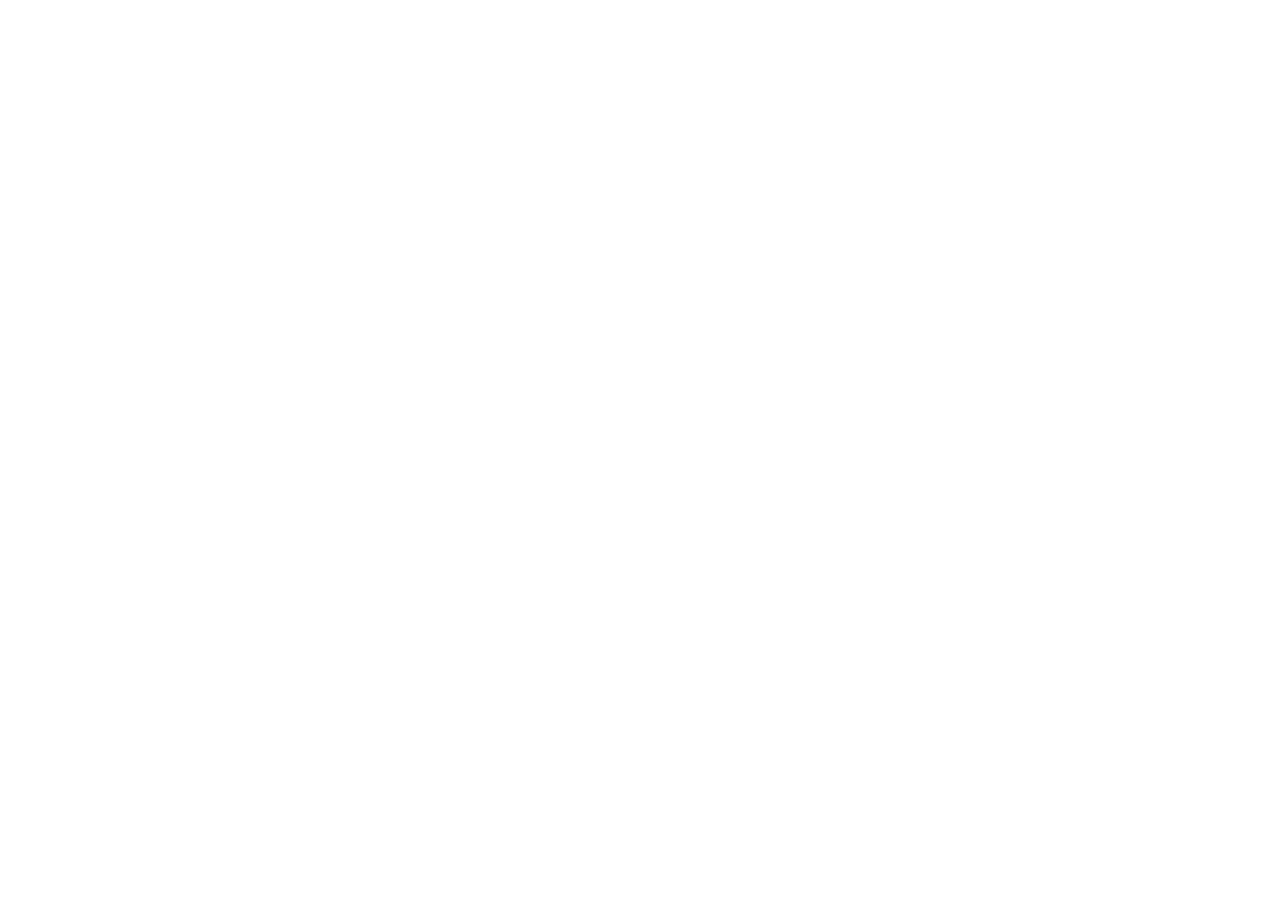
==== index.html @ e7374570 "initial" ====
<!DOCTYPE html>
<html>
<head>
    <meta charset="utf-8" />
    <meta http-equiv="X-UA-Compatible" content="IE=edge">
    <title>Page Title</title>
    <meta name="viewport" content="width=device-width, initial-scale=1">
    <link rel="stylesheet" type="text/css" media="screen" href="main.css" />
    <script src="main.js"></script>
</head>
<body>
    
</body>
</html>
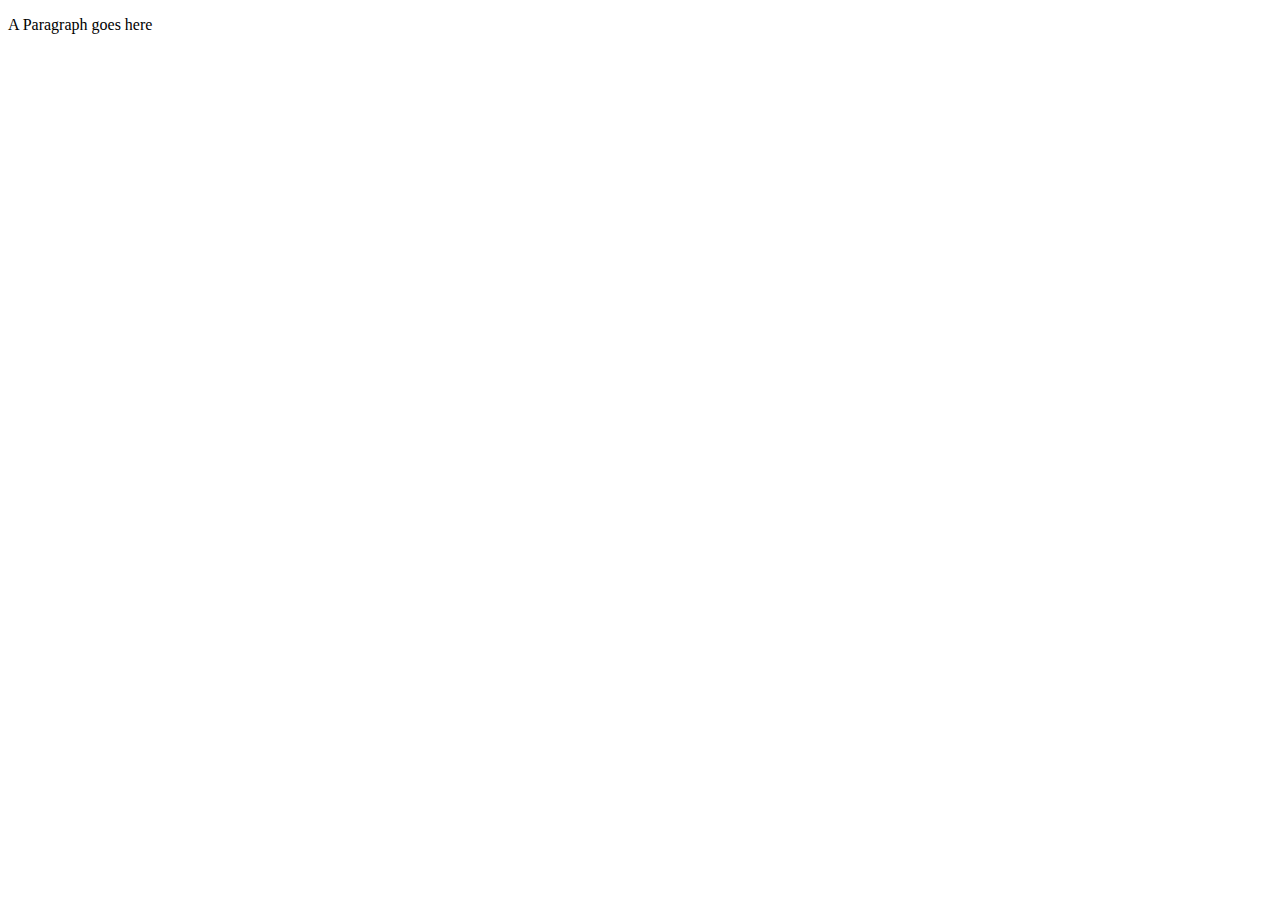
==== commit 28670a13: "Initial: Part 2" ====
--- a/index.html
+++ b/index.html
@@ -9,6 +9,6 @@
     <script src="main.js"></script>
 </head>
 <body>
-    
+    <p>A Paragraph goes here</p>
 </body>
 </html>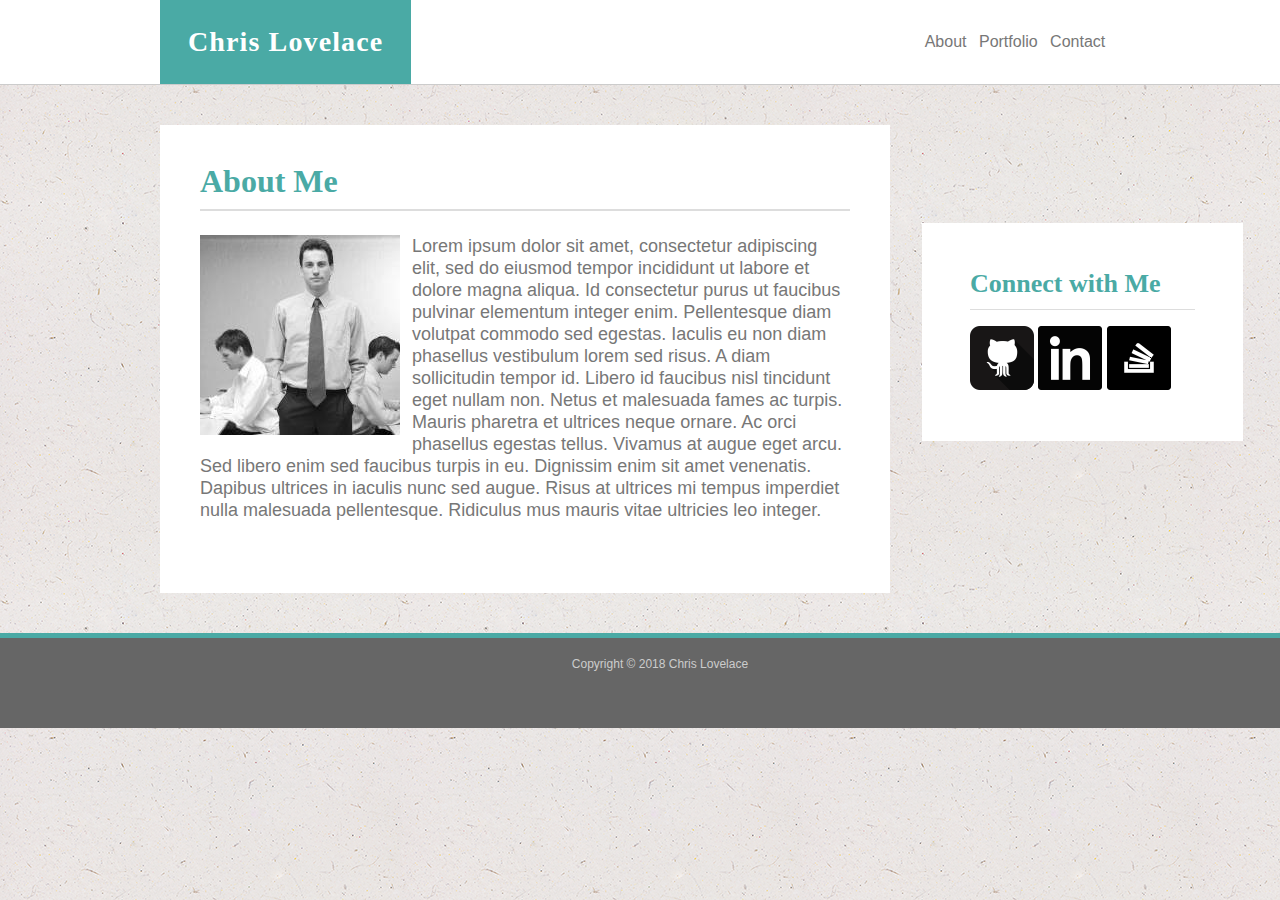
==== commit 764d2926: "portfolio upload" ====
--- a/index.html
+++ b/index.html
@@ -3,12 +3,57 @@
 <head>
     <meta charset="utf-8" />
     <meta http-equiv="X-UA-Compatible" content="IE=edge">
-    <title>Page Title</title>
+    <title>Chris Lovelace</title>
     <meta name="viewport" content="width=device-width, initial-scale=1">
-    <link rel="stylesheet" type="text/css" media="screen" href="main.css" />
-    <script src="main.js"></script>
+    <link rel="stylesheet" href="./assets/css/reset.css">
+	<link rel="stylesheet" href="./assets/css/style.css">
 </head>
 <body>
-    <p>A Paragraph goes here</p>
+<!-- Start Header bar -->
+    <header>
+        <div class="container">
+            <div class="name">
+                <div class="logo">Chris Lovelace</div>
+            </div>
+            <nav class="nav">
+				<ul>
+					<li><a href="index.html">About</a></li>
+					<li><a href="portfolio.html">Portfolio</a></li>
+					<li><a href="contact.html">Contact</a></li>
+				</ul>
+            </nav>
+        </div>
+    </header>
+    <!-- End Header Bar -->
+
+    <!-- About Me -->
+    <div class="content">
+        <div class="main">
+            <h1 class="pageTitle">About Me</h1>
+            <p>
+                <img class="profile" src="./assets/images/business-q-g-200-200-2.jpg" alt="Here lies Chris Lovelace RIP">
+                Lorem ipsum dolor sit amet, consectetur adipiscing elit, sed do eiusmod tempor incididunt ut labore et dolore magna aliqua. Id consectetur purus ut faucibus pulvinar elementum integer enim. Pellentesque diam volutpat commodo sed egestas. Iaculis eu non diam phasellus vestibulum lorem sed risus. A diam sollicitudin tempor id. Libero id faucibus nisl tincidunt eget nullam non. Netus et malesuada fames ac turpis. Mauris pharetra et ultrices neque ornare. Ac orci phasellus egestas tellus. Vivamus at augue eget arcu. Sed libero enim sed faucibus turpis in eu. Dignissim enim sit amet venenatis. Dapibus ultrices in iaculis nunc sed augue. Risus at ultrices mi tempus imperdiet nulla malesuada pellentesque. Ridiculus mus mauris vitae ultricies leo integer.
+            </p>
+        </div>
+    </div>
+    <!-- End About Me -->
+
+    <!-- Sidebar -->
+    <div class="sidebar">
+        <h2 class="sidebarTitle">Connect with Me</h2>
+        <ul class="buttons">
+                <li><a href="#"><img src="./assets/images/if_github2_252065.png" alt="GitHub"></a></li>
+				<li><a href="#"><img src="./assets/images/if_linkedin_246593.png" alt="LinkedIn"></a></li>
+				<li><a href="#"><img src="./assets/images/if_stackoverflow-square-social-media_764872.png" alt="Stackoverflow"></a></li>
+        </ul>
+    </div>
+    <!-- End Sidebar -->
+
+    <!-- Footer -->
+    <footer>
+        Copyright &copy; 2018 Chris Lovelace
+    </footer>
+    <!-- End Footer -->
 </body>
-</html>+</html>
+
--- a/assets/css/style.css
+++ b/assets/css/style.css
@@ -0,0 +1,188 @@
+html {
+	position: relative;
+}
+html, body {
+	font-family: Arial, 'Helvetica Neue', Helvetica, sans-serif;
+	color: #777777;
+	background: url("../images/ep_naturalwhite.png");
+}
+
+h1, h2, h3, h4, h5, h6 {
+	font-family: 'Georgia', Times, 'Times New Roman', serif;
+	color: #4aaaa5;
+}
+
+a {
+    text-decoration: none;
+    color: #777777;
+
+}
+
+h1 {
+    font-size: 32px;
+}
+
+h2 {
+    font-size: 20px;
+}
+
+header {
+    width: 100%;
+    height: auto;
+    border-bottom: 1px solid #cccccc;
+    background-color: #ffffff;
+}
+
+header .container {
+    width: 960px;
+    margin: 0 auto;
+}
+
+.name, .nav {
+    display: inline-block;
+    vertical-align: middle;
+    margin: 0;
+    margin: 0;
+}
+
+.name {
+    width: 50%;
+}
+
+.logo {
+	display: inline-block;
+	font-family: 'Georgia', Times, 'Times New Roman', serif;
+	font-weight: bold;
+	font-size: 28px;
+	letter-spacing: 0.04em;
+	background-color: #4aaaa5;
+	color: #ffffff;
+	padding: 1em;
+	width: auto;
+}
+
+.nav {
+    width: 48%;
+    text-align: right;
+    color: #777777;
+
+}
+
+.nav ul li {
+    display: inline-block;
+    padding-left: 8px;
+}
+
+.content {
+	width: 960px;
+	clear: both;
+	margin: 0 auto 90px auto;
+}
+
+.main {
+    float: left;
+    width: 650px;
+    background-color: #ffffff;
+    margin: 40px 0;
+    padding: 40px;
+}
+
+.main h1 {
+    font-size: 32px;
+	font-weight: bold;
+	padding-bottom: 12px;
+	margin-bottom: 24px;
+	border-bottom: 2px solid #dddddd;
+}
+
+.main p {
+	font-size: 18px;
+	line-height: 22px;
+	margin-bottom: 32px;
+}
+
+.profile {
+    float: left;
+    padding: 0 12px 12px 0;
+}
+
+.sidebar {
+    display: inline-block;
+    width: 225px;
+    padding: 48px;
+    margin: 48px 0 0 32px;
+    background-color: #ffffff;
+    vertical-align: top;
+}
+
+.sidebar h2 {
+    font-size: 26px;
+    font-weight: bold;
+    padding-bottom: 12px;
+    margin-bottom: 16px;
+    border-bottom: 1px solid #dddddd;
+}
+
+.sidebar ul li {
+    display: inline-block;
+    margin: 0;
+    padding: 0;
+}
+
+footer {
+    position: relative;
+    clear: both;
+    width: 100%;
+    padding: 20px;
+    background-color: #666666;
+    bottom: 0;
+    left: 0;
+    margin-top: 20px;
+    text-align: center;
+    color: #cccccc;
+    font-size: 12px;
+    border-top: 5px solid #4aaaa5;
+    height: 50px;
+    
+}
+
+.portfolioItem {
+    display: inline-block;
+    position: relative;
+    margin: 20px;
+}
+
+.contact {
+    width: 650px;
+}
+
+input, button, textarea {
+    display: block;
+    margin: 10px 0 10px 0;
+    
+}
+
+input, textarea {
+    width: 100%;
+    
+}
+
+input {
+    height: 32px;
+}
+
+textarea {
+    height: 120px;
+}
+
+button {
+    background-color: #4aaaa5;
+    color: #ffffff;
+    padding: 18px;
+    /* width: 22px; */
+}
+
+label {
+    font-size: 18px;
+    font-weight: normal
+}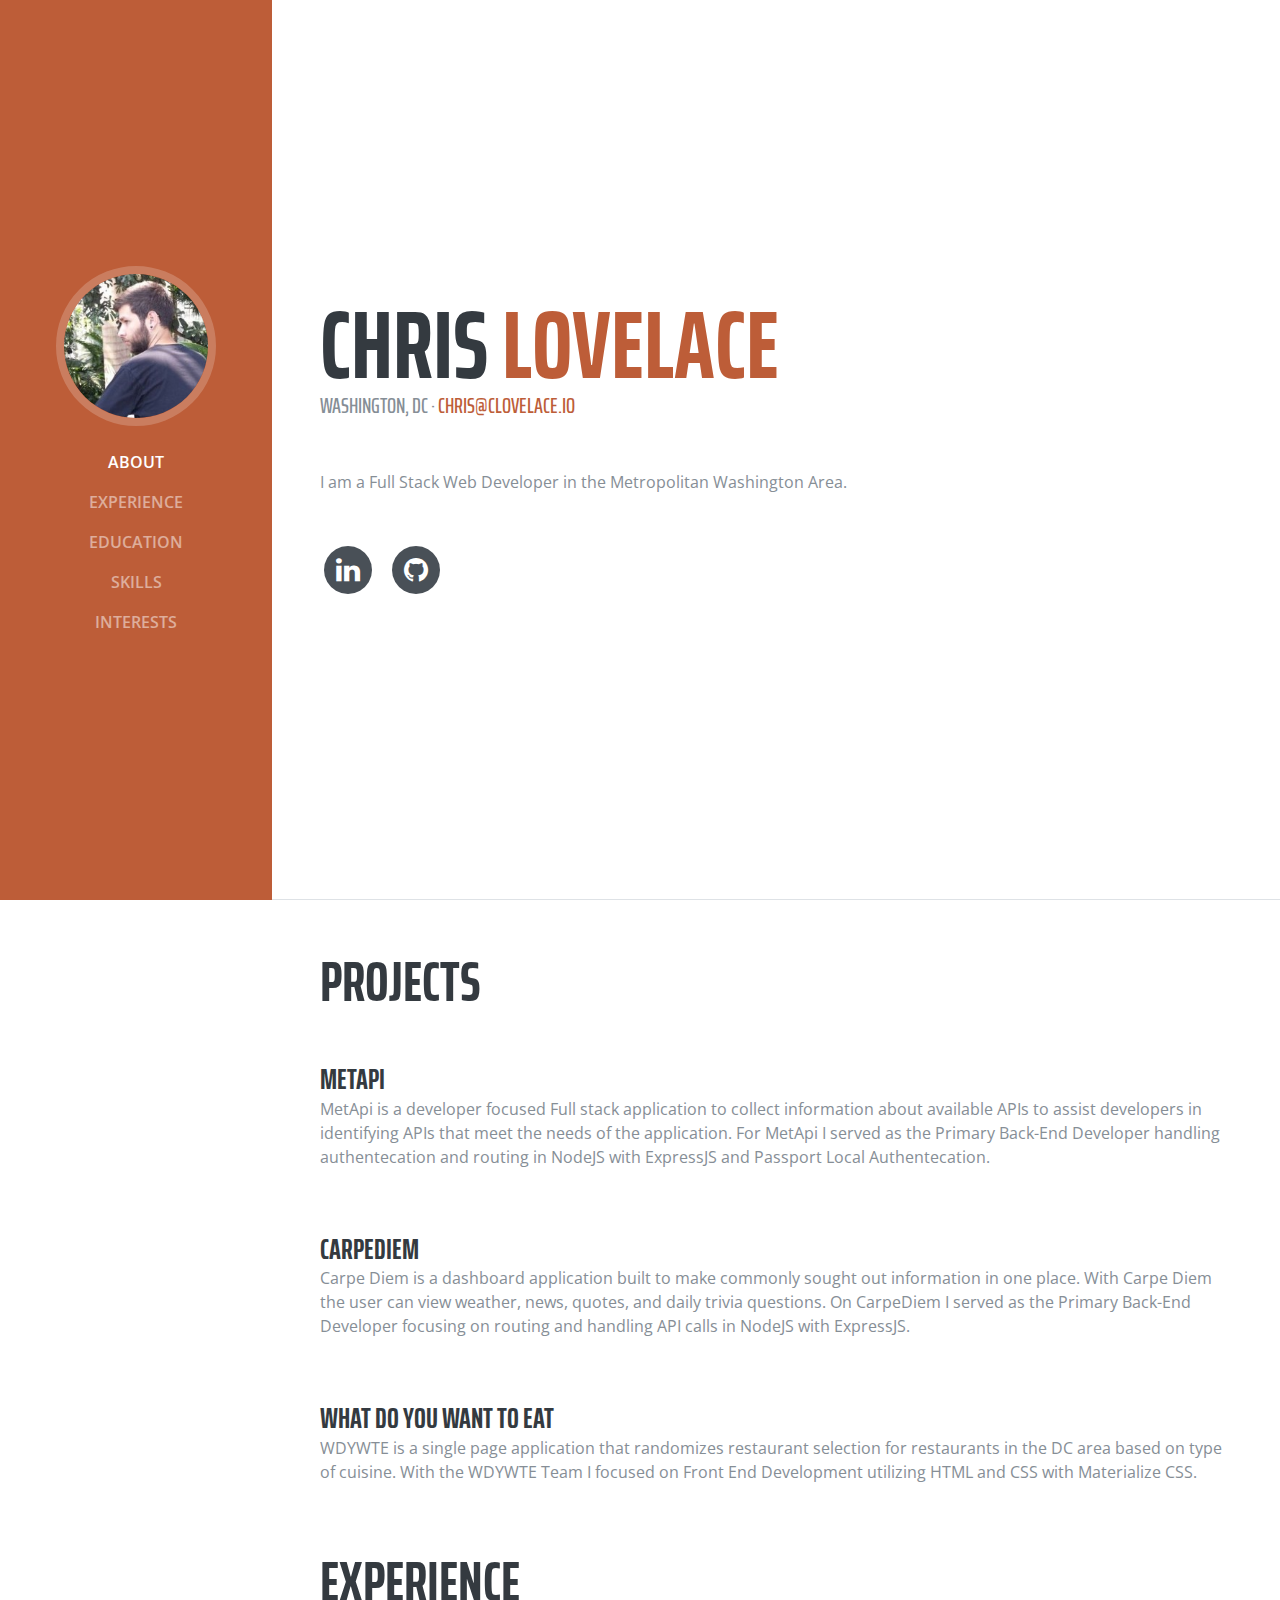
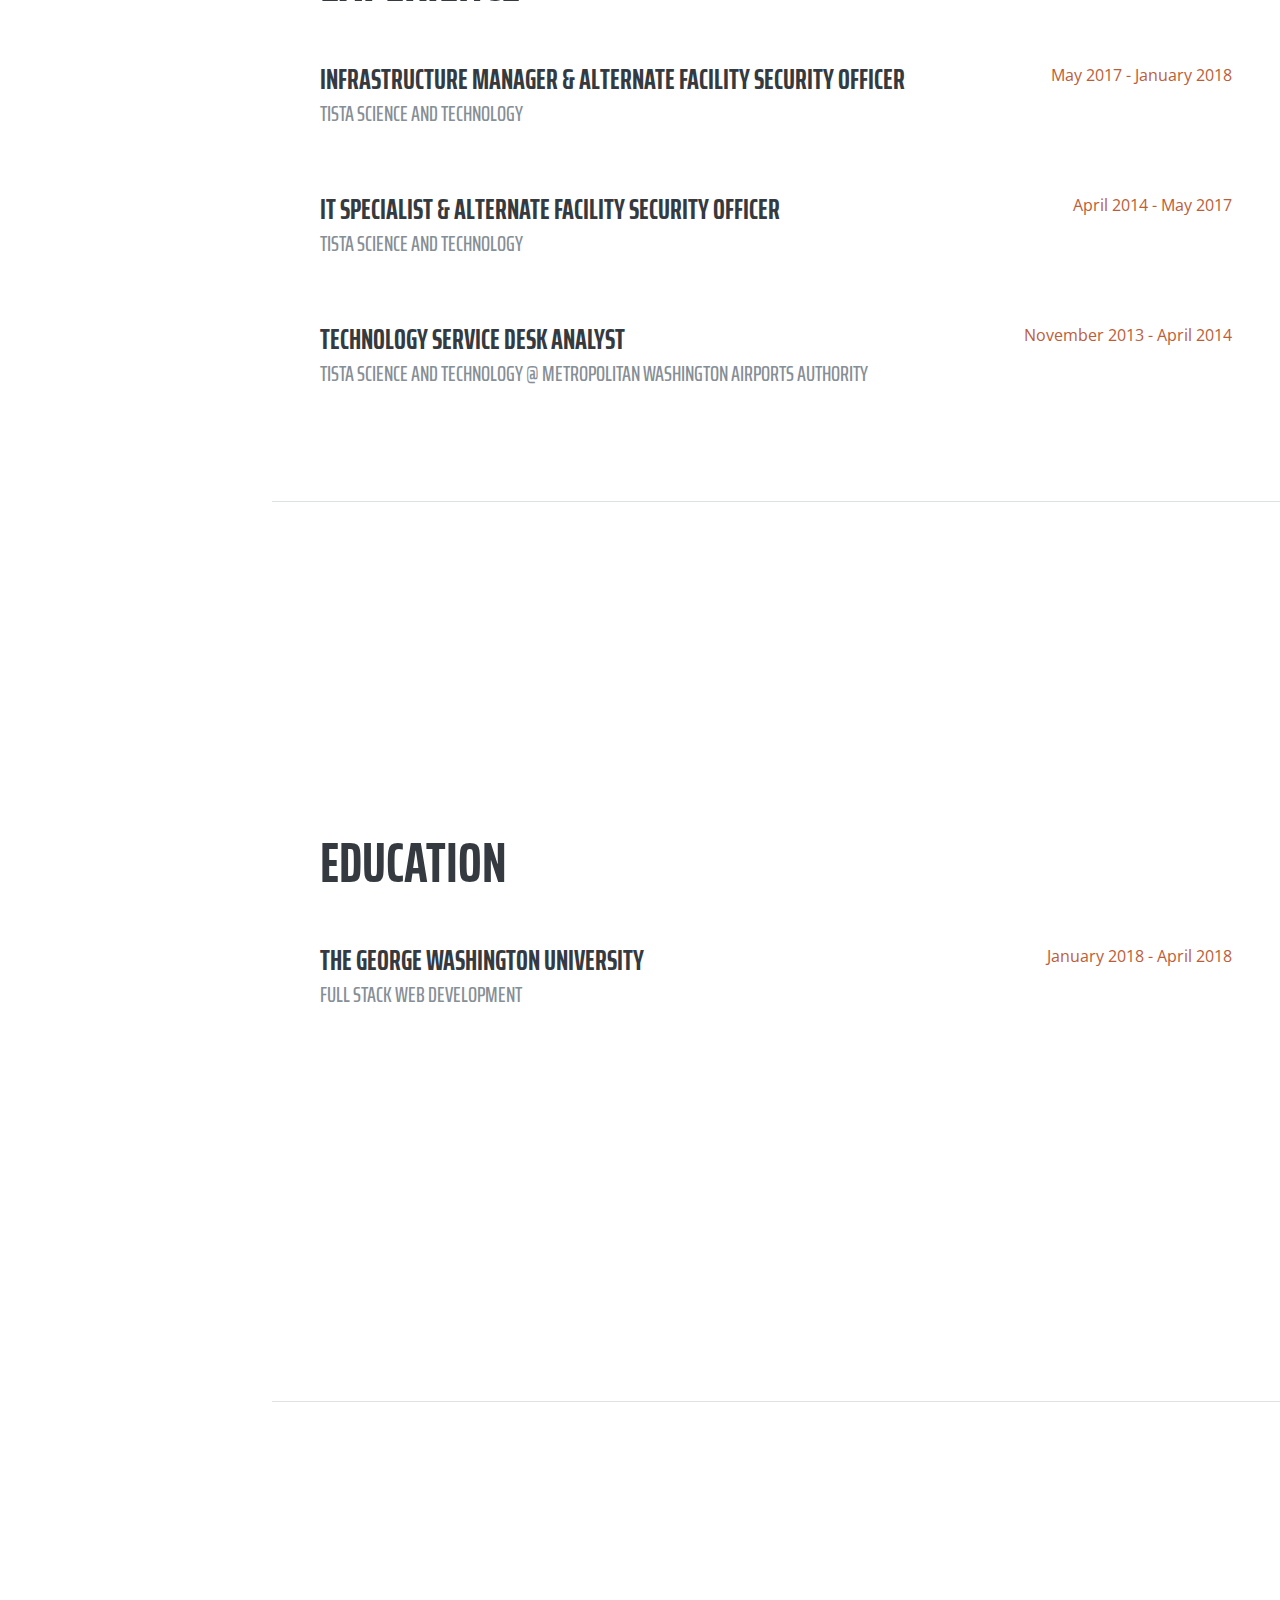
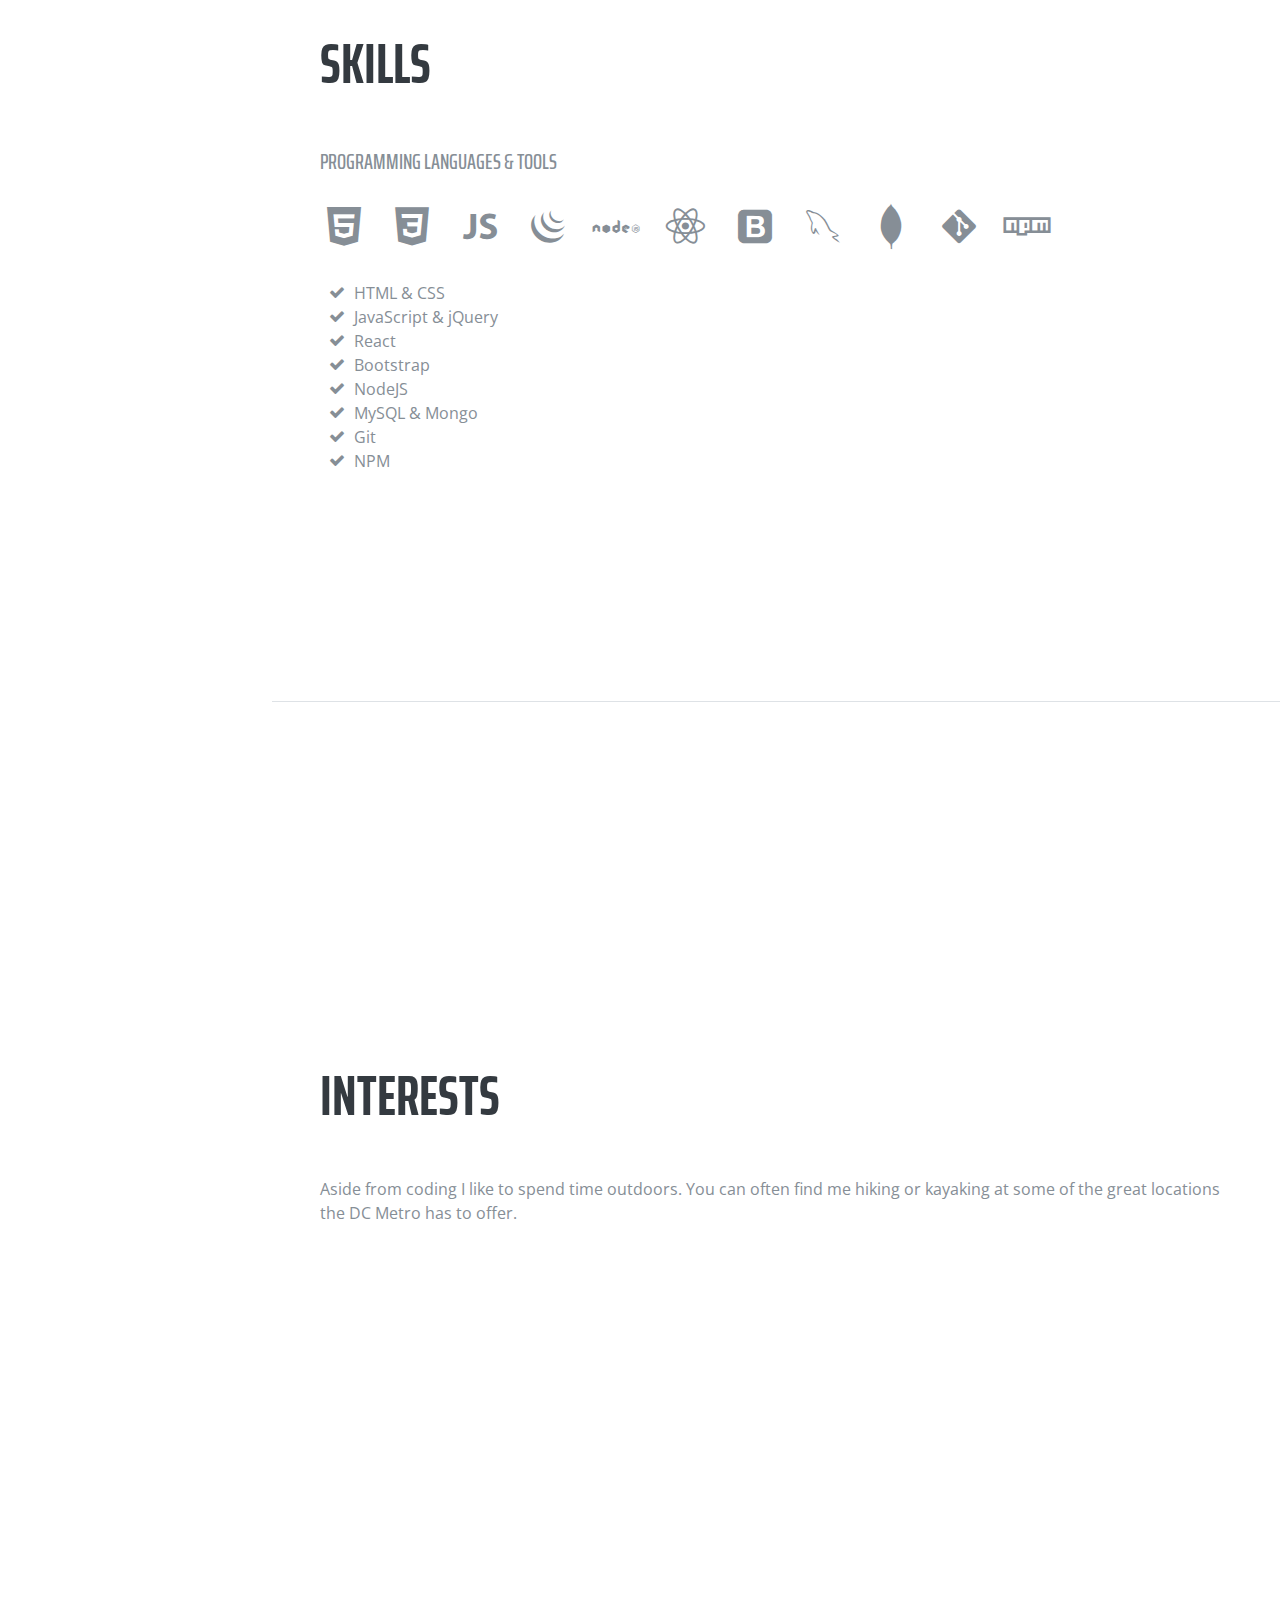
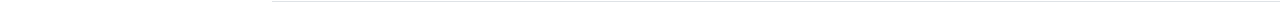
==== commit ffad00dc: "porfolio refresh" ====
--- a/index.html
+++ b/index.html
@@ -1,59 +1,311 @@
 <!DOCTYPE html>
-<html>
-<head>
-    <meta charset="utf-8" />
-    <meta http-equiv="X-UA-Compatible" content="IE=edge">
-    <title>Chris Lovelace</title>
-    <meta name="viewport" content="width=device-width, initial-scale=1">
-    <link rel="stylesheet" href="./assets/css/reset.css">
-	<link rel="stylesheet" href="./assets/css/style.css">
-</head>
-<body>
-<!-- Start Header bar -->
-    <header>
-        <div class="container">
-            <div class="name">
-                <div class="logo">Chris Lovelace</div>
-            </div>
-            <nav class="nav">
-				<ul>
-					<li><a href="index.html">About</a></li>
-					<li><a href="portfolio.html">Portfolio</a></li>
-					<li><a href="contact.html">Contact</a></li>
-				</ul>
-            </nav>
-        </div>
-    </header>
-    <!-- End Header Bar -->
-
-    <!-- About Me -->
-    <div class="content">
-        <div class="main">
-            <h1 class="pageTitle">About Me</h1>
-            <p>
-                <img class="profile" src="./assets/images/business-q-g-200-200-2.jpg" alt="Here lies Chris Lovelace RIP">
-                Lorem ipsum dolor sit amet, consectetur adipiscing elit, sed do eiusmod tempor incididunt ut labore et dolore magna aliqua. Id consectetur purus ut faucibus pulvinar elementum integer enim. Pellentesque diam volutpat commodo sed egestas. Iaculis eu non diam phasellus vestibulum lorem sed risus. A diam sollicitudin tempor id. Libero id faucibus nisl tincidunt eget nullam non. Netus et malesuada fames ac turpis. Mauris pharetra et ultrices neque ornare. Ac orci phasellus egestas tellus. Vivamus at augue eget arcu. Sed libero enim sed faucibus turpis in eu. Dignissim enim sit amet venenatis. Dapibus ultrices in iaculis nunc sed augue. Risus at ultrices mi tempus imperdiet nulla malesuada pellentesque. Ridiculus mus mauris vitae ultricies leo integer.
-            </p>
-        </div>
+<html lang="en">
+
+  <head>
+
+    <meta charset="utf-8">
+    <meta name="viewport" content="width=device-width, initial-scale=1, shrink-to-fit=no">
+    <meta name="description" content="">
+    <meta name="author" content="">
+
+    <title>Chris Lovelace- Web Developer</title>
+
+    <!-- Bootstrap core CSS -->
+    <link href="vendor/bootstrap/css/bootstrap.min.css" rel="stylesheet">
+
+    <!-- Custom fonts for this template -->
+    <link href="https://fonts.googleapis.com/css?family=Saira+Extra+Condensed:100,200,300,400,500,600,700,800,900" rel="stylesheet">
+    <link href="https://fonts.googleapis.com/css?family=Open+Sans:300,300i,400,400i,600,600i,700,700i,800,800i" rel="stylesheet">
+    <link href="vendor/font-awesome/css/font-awesome.min.css" rel="stylesheet">
+    <link href="vendor/devicons/css/devicons.min.css" rel="stylesheet">
+    <link href="vendor/simple-line-icons/css/simple-line-icons.css" rel="stylesheet">
+
+    <!-- Custom styles for this template -->
+    <link href="css/resume.min.css" rel="stylesheet">
+
+  </head>
+
+  <body id="page-top">
+
+    <nav class="navbar navbar-expand-lg navbar-dark bg-primary fixed-top" id="sideNav">
+      <a class="navbar-brand js-scroll-trigger" href="#page-top">
+        <span class="d-block d-lg-none">Start Bootstrap</span>
+        <span class="d-none d-lg-block">
+          <img class="img-fluid img-profile rounded-circle mx-auto mb-2" src="img/profile.jpg" alt="">
+        </span>
+      </a>
+      <button class="navbar-toggler" type="button" data-toggle="collapse" data-target="#navbarSupportedContent" aria-controls="navbarSupportedContent" aria-expanded="false" aria-label="Toggle navigation">
+        <span class="navbar-toggler-icon"></span>
+      </button>
+      <div class="collapse navbar-collapse" id="navbarSupportedContent">
+        <ul class="navbar-nav">
+          <li class="nav-item">
+            <a class="nav-link js-scroll-trigger" href="#about">About</a>
+          </li>
+          <li class="nav-item">
+            <a class="nav-link js-scroll-trigger" href="#experience">Experience</a>
+          </li>
+          <li class="nav-item">
+            <a class="nav-link js-scroll-trigger" href="#education">Education</a>
+          </li>
+          <li class="nav-item">
+            <a class="nav-link js-scroll-trigger" href="#skills">Skills</a>
+          </li>
+          <li class="nav-item">
+            <a class="nav-link js-scroll-trigger" href="#interests">Interests</a>
+          </li>
+          <!-- <li class="nav-item">
+            <a class="nav-link js-scroll-trigger" href="#awards">Awards</a>
+          </li> -->
+        </ul>
+      </div>
+    </nav>
+
+    <div class="container-fluid p-0">
+
+      <section class="resume-section p-3 p-lg-5 d-flex d-column" id="about">
+        <div class="my-auto">
+          <h1 class="mb-0">Chris
+            <span class="text-primary">Lovelace</span>
+          </h1>
+          <div class="subheading mb-5"> Washington, DC ·
+            <a href="mailto:name@email.com">chris@clovelace.io </a>
+          </div>
+          <p class="mb-5">I am a Full Stack Web Developer in the Metropolitan Washington Area.</p>
+          <ul class="list-inline list-social-icons mb-0">
+            <li class="list-inline-item">
+              <a href="https://www.linkedin.com/in/clovelace/">
+                <span class="fa-stack fa-lg">
+                  <i class="fa fa-circle fa-stack-2x"></i>
+                  <i class="fa fa-linkedin fa-stack-1x fa-inverse"></i>
+                </span>
+              </a>
+            </li>
+            <li class="list-inline-item">
+              <a href="https://github.com/chrisieaks">
+                <span class="fa-stack fa-lg">
+                  <i class="fa fa-circle fa-stack-2x"></i>
+                  <i class="fa fa-github fa-stack-1x fa-inverse"></i>
+                </span>
+              </a>
+            </li>
+          </ul>
+        </div>
+      </section>
+
+      <section class="resume-section p-3 p-lg-5 d-flex flex-column" id="experience">
+        <div class="my-auto">
+          <h2 class="mb-5">Projects</h2>
+          <div class="resume-item d-flex flex-column flex-md-row mb-5">
+              <div class="resume-content mr-auto">
+                  <a href="https://github.com/chrisieaks/MetApi"><h3 class="mb-0">MetApi</h3></a>
+                <p>MetApi is a developer focused Full stack application to collect information about available APIs to 
+                    assist developers in identifying APIs that meet the needs of the application. For MetApi I served as the Primary Back-End Developer handling authentecation and routing in NodeJS with ExpressJS and Passport Local Authentecation.
+                 </p>
+              </div>
+            </div>
+
+            <div class="resume-item d-flex flex-column flex-md-row mb-5">
+                <div class="resume-content mr-auto">
+                    <a href="https://github.com/chrisieaks/carpediem"><h3 class="mb-0">CarpeDiem</h3></a>
+                  <p>Carpe Diem is a dashboard application built to make commonly sought out information in one place.
+                      With Carpe Diem the user can view weather, news, quotes, and daily trivia questions. On CarpeDiem I served as the Primary Back-End Developer focusing on routing and handling API calls in NodeJS with ExpressJS.
+                   </p>
+                </div>
+              </div>
+
+              <div class="resume-item d-flex flex-column flex-md-row mb-5">
+                  <div class="resume-content mr-auto">
+                      <a href="https://github.com/chrisieaks/WDYWTE"><h3 class="mb-0">What Do You Want To Eat</h3></a>
+                    <p>
+                        WDYWTE is a single page application that randomizes restaurant selection for restaurants in the DC area based on type of cuisine. With the WDYWTE Team I focused on Front End Development utilizing HTML and CSS with Materialize CSS.
+                     </p>
+                  </div>
+                </div>
+  
+
+          <h2 class="mb-5">Experience</h2>
+
+          <div class="resume-item d-flex flex-column flex-md-row mb-5">
+            <div class="resume-content mr-auto">
+              <h3 class="mb-0">Infrastructure Manager &amp; Alternate Facility Security Officer</h3>
+              <div class="subheading mb-3">Tista Science and Technology</div>
+              <!-- <p></p> -->
+            </div>
+            <div class="resume-date text-md-right">
+              <span class="text-primary">May 2017 - January 2018</span>
+            </div>
+          </div>
+
+          <div class="resume-item d-flex flex-column flex-md-row mb-5">
+            <div class="resume-content mr-auto">
+              <h3 class="mb-0">IT Specialist &amp; Alternate Facility Security Officer</h3>
+              <div class="subheading mb-3">Tista Science and Technology</div>
+              <!-- <p></p> -->
+            </div>
+            <div class="resume-date text-md-right">
+              <span class="text-primary">April 2014 - May 2017</span>
+            </div>
+          </div>
+
+          <div class="resume-item d-flex flex-column flex-md-row mb-5">
+            <div class="resume-content mr-auto">
+              <h3 class="mb-0">Technology Service Desk Analyst</h3>
+              <div class="subheading mb-3">Tista Science and Technology @ Metropolitan Washington Airports Authority</div>
+              <!-- <p></p> -->
+            </div>
+            <div class="resume-date text-md-right">
+              <span class="text-primary">November 2013 - April 2014</span>
+            </div>
+          </div>
+        </div>
+
+      </section>
+
+      <section class="resume-section p-3 p-lg-5 d-flex flex-column" id="education">
+        <div class="my-auto">
+          <h2 class="mb-5">Education</h2>
+
+          <div class="resume-item d-flex flex-column flex-md-row mb-5">
+            <div class="resume-content mr-auto">
+              <h3 class="mb-0">The George Washington University</h3>
+              <div class="subheading mb-3">Full Stack Web Development</div>
+            </div>
+            <div class="resume-date text-md-right">
+              <span class="text-primary">January 2018 - April 2018</span>
+            </div>
+          </div>
+
+        </div>
+      </section>
+
+      <section class="resume-section p-3 p-lg-5 d-flex flex-column" id="skills">
+        <div class="my-auto">
+          <h2 class="mb-5">Skills</h2>
+
+          <div class="subheading mb-3">Programming Languages &amp; Tools</div>
+          <ul class="list-inline list-icons">
+            <li class="list-inline-item">
+              <i class="devicons devicons-html5"></i>
+            </li>
+            <li class="list-inline-item">
+              <i class="devicons devicons-css3"></i>
+            </li>
+            <li class="list-inline-item">
+              <i class="devicons devicons-javascript"></i>
+            </li>
+            <li class="list-inline-item">
+              <i class="devicons devicons-jquery"></i>
+            </li>
+            <li class="list-inline-item">
+              <i class="devicons ddevicons devicons-nodejs"></i>
+            </li>
+            <li class="list-inline-item">
+              <i class="devicons devicons-react"></i>
+            </li>
+            <li class="list-inline-item">
+              <i class="devicons devicons-bootstrap"></i>
+            </li>
+            <li class="list-inline-item">
+              <i class="devicons devicons-mysql"></i>
+            </li>
+            <li class="list-inline-item">
+              <i class="devicons devicons-mongodb"></i>
+            </li>
+            <li class="list-inline-item">
+              <i class="devicons devicons-git"></i>
+            </li>
+            <li class="list-inline-item">
+              <i class="devicons devicons-npm"></i>
+            </li>
+          </ul>
+
+          
+          <ul class="fa-ul mb-0">
+            <li>
+              <i class="fa-li fa fa-check"></i>
+              HTML &amp; CSS</li>
+            <li>
+              <i class="fa-li fa fa-check"></i>
+              JavaScript &amp; jQuery</li>
+            <li>
+              <i class="fa-li fa fa-check"></i>
+              React</li>
+            <li>
+            <li>
+              <i class="fa-li fa fa-check"></i>
+              Bootstrap</li>
+            <li>
+              <i class="fa-li fa fa-check"></i>
+                NodeJS
+            </li>
+            <li>
+              <i class="fa-li fa fa-check"></i>
+                MySQL &amp; Mongo</li>
+            <li>
+              <i class="fa-li fa fa-check"></i>
+                Git</li>
+            <li>
+                <i class="fa-li fa fa-check"></i>
+                NPM</li>
+          </ul>
+        </div>
+      </section>
+
+      <section class="resume-section p-3 p-lg-5 d-flex flex-column" id="interests">
+        <div class="my-auto">
+          <h2 class="mb-5">Interests</h2>
+          <p>Aside from coding I like to spend time outdoors. You can often find me hiking or kayaking at some of the great locations the DC Metro has to offer.</p>
+        </div>
+      </section>
+
+      <!-- <section class="resume-section p-3 p-lg-5 d-flex flex-column" id="awards">
+        <div class="my-auto">
+          <h2 class="mb-5">Awards &amp; Certifications</h2>
+          <ul class="fa-ul mb-0">
+            <li>
+              <i class="fa-li fa fa-trophy text-warning"></i>
+              Google Analytics Certified Developer</li>
+            <li>
+              <i class="fa-li fa fa-trophy text-warning"></i>
+              Mobile Web Specialist - Google Certification</li>
+            <li>
+              <i class="fa-li fa fa-trophy text-warning"></i>
+              1<sup>st</sup>
+              Place - University of Colorado Boulder - Emerging Tech Competition 2009</li>
+            <li>
+              <i class="fa-li fa fa-trophy text-warning"></i>
+              1<sup>st</sup>
+              Place - University of Colorado Boulder - Adobe Creative Jam 2008 (UI Design Category)</li>
+            <li>
+              <i class="fa-li fa fa-trophy text-warning"></i>
+              2<sup>nd</sup>
+              Place - University of Colorado Boulder - Emerging Tech Competition 2008</li>
+            <li>
+            <li>
+              <i class="fa-li fa fa-trophy text-warning"></i>
+              1<sup>st</sup>
+              Place - James Buchanan High School - Hackathon 2006</li>
+            <li>
+              <i class="fa-li fa fa-trophy text-warning"></i>
+              3<sup>rd</sup>
+              Place - James Buchanan High School - Hackathon 2005</li>
+          </ul>
+        </div>
+      </section> -->
+
     </div>
-    <!-- End About Me -->
-
-    <!-- Sidebar -->
-    <div class="sidebar">
-        <h2 class="sidebarTitle">Connect with Me</h2>
-        <ul class="buttons">
-                <li><a href="#"><img src="./assets/images/if_github2_252065.png" alt="GitHub"></a></li>
-				<li><a href="#"><img src="./assets/images/if_linkedin_246593.png" alt="LinkedIn"></a></li>
-				<li><a href="#"><img src="./assets/images/if_stackoverflow-square-social-media_764872.png" alt="Stackoverflow"></a></li>
-        </ul>
-    </div>
-    <!-- End Sidebar -->
-
-    <!-- Footer -->
-    <footer>
-        Copyright &copy; 2018 Chris Lovelace
-    </footer>
-    <!-- End Footer -->
-</body>
+
+    <!-- Bootstrap core JavaScript -->
+    <script src="vendor/jquery/jquery.min.js"></script>
+    <script src="vendor/bootstrap/js/bootstrap.bundle.min.js"></script>
+
+    <!-- Plugin JavaScript -->
+    <script src="vendor/jquery-easing/jquery.easing.min.js"></script>
+
+    <!-- Custom scripts for this template -->
+    <script src="js/resume.min.js"></script>
+
+  </body>
+
 </html>
-
--- a/vendor/devicons/css/devicons.min.css
+++ b/vendor/devicons/css/devicons.min.css
@@ -0,0 +1,4 @@
+/*!
+ *  Devicons 1.8.0 made by Theodore Vorillas / http://vorillaz.com 
+ */
+@font-face{font-family:devicons;src:url(../fonts/devicons.eot?xqxft6);src:url(../fonts/devicons.eot?#iefixxqxft6) format("embedded-opentype"),url(../fonts/devicons.woff?xqxft6) format("woff"),url(../fonts/devicons.ttf?xqxft6) format("truetype"),url(../fonts/devicons.svg?xqxft6#devicons) format("svg");font-weight:400;font-style:normal}.devicons{font-family:devicons;speak:none;font-style:normal;font-weight:400;font-variant:normal;text-transform:none;line-height:1;-webkit-font-smoothing:antialiased;-moz-osx-font-smoothing:grayscale}.devicons-git:before{content:"\e602"}.devicons-git_compare:before{content:"\e628"}.devicons-git_branch:before{content:"\e625"}.devicons-git_commit:before{content:"\e629"}.devicons-git_pull_request:before{content:"\e626"}.devicons-git_merge:before{content:"\e627"}.devicons-bitbucket:before{content:"\e603"}.devicons-github_alt:before{content:"\e608"}.devicons-github_badge:before{content:"\e609"}.devicons-github:before{content:"\e60a"}.devicons-github_full:before{content:"\e617"}.devicons-java:before{content:"\e638"}.devicons-ruby:before{content:"\e639"}.devicons-scala:before{content:"\e637"}.devicons-python:before{content:"\e63c"}.devicons-go:before{content:"\e624"}.devicons-ruby_on_rails:before{content:"\e63b"}.devicons-django:before{content:"\e61d"}.devicons-markdown:before{content:"\e63e"}.devicons-php:before{content:"\e63d"}.devicons-mysql:before{content:"\e604"}.devicons-streamline:before{content:"\e605"}.devicons-database:before{content:"\e606"}.devicons-laravel:before{content:"\e63f"}.devicons-javascript:before{content:"\e64e"}.devicons-angular:before{content:"\e653"}.devicons-backbone:before{content:"\e652"}.devicons-coffeescript:before{content:"\e651"}.devicons-jquery:before{content:"\e650"}.devicons-modernizr:before{content:"\e620"}.devicons-jquery_ui:before{content:"\e654"}.devicons-ember:before{content:"\e61b"}.devicons-dojo:before{content:"\e61c"}.devicons-nodejs:before{content:"\e619"}.devicons-nodejs_small:before{content:"\e618"}.devicons-javascript_shield:before{content:"\e64f"}.devicons-bootstrap:before{content:"\e647"}.devicons-sass:before{content:"\e64b"}.devicons-css3_full:before{content:"\e64a"}.devicons-css3:before{content:"\e649"}.devicons-html5:before{content:"\e636"}.devicons-html5_multimedia:before{content:"\e632"}.devicons-html5_device_access:before{content:"\e633"}.devicons-html5_3d_effects:before{content:"\e635"}.devicons-html5_connectivity:before{content:"\e634"}.devicons-ghost_small:before{content:"\e614"}.devicons-ghost:before{content:"\e61f"}.devicons-magento:before{content:"\e640"}.devicons-joomla:before{content:"\e641"}.devicons-jekyll_small:before{content:"\e60d"}.devicons-drupal:before{content:"\e642"}.devicons-wordpress:before{content:"\e60b"}.devicons-grunt:before{content:"\e64c"}.devicons-bower:before{content:"\e64d"}.devicons-npm:before{content:"\e61e"}.devicons-yahoo_small:before{content:"\e62b"}.devicons-yahoo:before{content:"\e615"}.devicons-bing_small:before{content:"\e600"}.devicons-windows:before{content:"\e60f"}.devicons-linux:before{content:"\e612"}.devicons-ubuntu:before{content:"\e63a"}.devicons-android:before{content:"\e60e"}.devicons-apple:before{content:"\e611"}.devicons-appstore:before{content:"\e613"}.devicons-phonegap:before{content:"\e630"}.devicons-blackberry:before{content:"\e623"}.devicons-stackoverflow:before{content:"\e610"}.devicons-techcrunch:before{content:"\e62c"}.devicons-codrops:before{content:"\e62f"}.devicons-css_tricks:before{content:"\e601"}.devicons-smashing_magazine:before{content:"\e62d"}.devicons-netmagazine:before{content:"\e62e"}.devicons-codepen:before{content:"\e616"}.devicons-cssdeck:before{content:"\e62a"}.devicons-hackernews:before{content:"\e61a"}.devicons-dropbox:before{content:"\e607"}.devicons-google_drive:before{content:"\e631"}.devicons-visualstudio:before{content:"\e60c"}.devicons-unity_small:before{content:"\e621"}.devicons-raspberry_pi:before{content:"\e622"}.devicons-chrome:before{content:"\e643"}.devicons-ie:before{content:"\e644"}.devicons-firefox:before{content:"\e645"}.devicons-opera:before{content:"\e646"}.devicons-safari:before{content:"\e648"}.devicons-swift:before{content:"\e655"}.devicons-symfony:before{content:"\e656"}.devicons-symfony_badge:before{content:"\e657"}.devicons-less:before{content:"\e658"}.devicons-stylus:before{content:"\e659"}.devicons-trello:before{content:"\e65a"}.devicons-atlassian:before{content:"\e65b"}.devicons-jira:before{content:"\e65c"}.devicons-envato:before{content:"\e65d"}.devicons-snap_svg:before{content:"\e65e"}.devicons-raphael:before{content:"\e65f"}.devicons-google_analytics:before{content:"\e660"}.devicons-compass:before{content:"\e661"}.devicons-onedrive:before{content:"\e662"}.devicons-gulp:before{content:"\e663"}.devicons-atom:before{content:"\e664"}.devicons-cisco:before{content:"\e665"}.devicons-nancy:before{content:"\e666"}.devicons-clojure:before{content:"\e668"}.devicons-clojure_alt:before{content:"\e66a"}.devicons-perl:before{content:"\e669"}.devicons-celluloid:before{content:"\e66b"}.devicons-w3c:before{content:"\e66c"}.devicons-redis:before{content:"\e66d"}.devicons-postgresql:before{content:"\e66e"}.devicons-webplatform:before{content:"\e66f"}.devicons-jenkins:before{content:"\e667"}.devicons-requirejs:before{content:"\e670"}.devicons-opensource:before{content:"\e671"}.devicons-typo3:before{content:"\e672"}.devicons-uikit:before{content:"\e673"}.devicons-doctrine:before{content:"\e674"}.devicons-groovy:before{content:"\e675"}.devicons-nginx:before{content:"\e676"}.devicons-haskell:before{content:"\e677"}.devicons-zend:before{content:"\e678"}.devicons-gnu:before{content:"\e679"}.devicons-yeoman:before{content:"\e67a"}.devicons-heroku:before{content:"\e67b"}.devicons-debian:before{content:"\e67d"}.devicons-travis:before{content:"\e67e"}.devicons-dotnet:before{content:"\e67f"}.devicons-codeigniter:before{content:"\e680"}.devicons-javascript_badge:before{content:"\e681"}.devicons-yii:before{content:"\e682"}.devicons-msql_server:before{content:"\e67c"}.devicons-composer:before{content:"\e683"}.devicons-krakenjs_badge:before{content:"\e684"}.devicons-krakenjs:before{content:"\e685"}.devicons-mozilla:before{content:"\e686"}.devicons-firebase:before{content:"\e687"}.devicons-sizzlejs:before{content:"\e688"}.devicons-creativecommons:before{content:"\e689"}.devicons-creativecommons_badge:before{content:"\e68a"}.devicons-mitlicence:before{content:"\e68b"}.devicons-senchatouch:before{content:"\e68c"}.devicons-bugsense:before{content:"\e68d"}.devicons-extjs:before{content:"\e68e"}.devicons-mootools_badge:before{content:"\e68f"}.devicons-mootools:before{content:"\e690"}.devicons-ruby_rough:before{content:"\e691"}.devicons-komodo:before{content:"\e692"}.devicons-coda:before{content:"\e693"}.devicons-bintray:before{content:"\e694"}.devicons-terminal:before{content:"\e695"}.devicons-code:before{content:"\e696"}.devicons-responsive:before{content:"\e697"}.devicons-dart:before{content:"\e698"}.devicons-aptana:before{content:"\e699"}.devicons-mailchimp:before{content:"\e69a"}.devicons-netbeans:before{content:"\e69b"}.devicons-dreamweaver:before{content:"\e69c"}.devicons-brackets:before{content:"\e69d"}.devicons-eclipse:before{content:"\e69e"}.devicons-cloud9:before{content:"\e69f"}.devicons-scrum:before{content:"\e6a0"}.devicons-prolog:before{content:"\e6a1"}.devicons-terminal_badge:before{content:"\e6a2"}.devicons-code_badge:before{content:"\e6a3"}.devicons-mongodb:before{content:"\e6a4"}.devicons-meteor:before{content:"\e6a5"}.devicons-meteorfull:before{content:"\e6a6"}.devicons-fsharp:before{content:"\e6a7"}.devicons-rust:before{content:"\e6a8"}.devicons-ionic:before{content:"\e6a9"}.devicons-sublime:before{content:"\e6aa"}.devicons-appcelerator:before{content:"\e6ab"}.devicons-asterisk:before{content:"\e6ac"}.devicons-aws:before{content:"\e6ad"}.devicons-digital-ocean:before{content:"\e6ae"}.devicons-dlang:before{content:"\e6af"}.devicons-docker:before{content:"\e6b0"}.devicons-erlang:before{content:"\e6b1"}.devicons-google-cloud-platform:before{content:"\e6b2"}.devicons-grails:before{content:"\e6b3"}.devicons-illustrator:before{content:"\e6b4"}.devicons-intellij:before{content:"\e6b5"}.devicons-materializecss:before{content:"\e6b6"}.devicons-openshift:before{content:"\e6b7"}.devicons-photoshop:before{content:"\e6b8"}.devicons-rackspace:before{content:"\e6b9"}.devicons-react:before{content:"\e6ba"}.devicons-redhat:before{content:"\e6bb"}.devicons-scriptcs:before{content:"\e6bc"}.devicons-sqllite:before{content:"\e6c4"}.devicons-vim:before{content:"\e6c5"}--- a/vendor/simple-line-icons/css/simple-line-icons.css
+++ b/vendor/simple-line-icons/css/simple-line-icons.css
@@ -0,0 +1,778 @@
+@font-face {
+  font-family: 'simple-line-icons';
+  src: url('../fonts/Simple-Line-Icons.eot?v=2.4.0');
+  src: url('../fonts/Simple-Line-Icons.eot?v=2.4.0#iefix') format('embedded-opentype'), url('../fonts/Simple-Line-Icons.woff2?v=2.4.0') format('woff2'), url('../fonts/Simple-Line-Icons.ttf?v=2.4.0') format('truetype'), url('../fonts/Simple-Line-Icons.woff?v=2.4.0') format('woff'), url('../fonts/Simple-Line-Icons.svg?v=2.4.0#simple-line-icons') format('svg');
+  font-weight: normal;
+  font-style: normal;
+}
+/*
+ Use the following CSS code if you want to have a class per icon.
+ Instead of a list of all class selectors, you can use the generic [class*="icon-"] selector, but it's slower:
+*/
+.icon-user,
+.icon-people,
+.icon-user-female,
+.icon-user-follow,
+.icon-user-following,
+.icon-user-unfollow,
+.icon-login,
+.icon-logout,
+.icon-emotsmile,
+.icon-phone,
+.icon-call-end,
+.icon-call-in,
+.icon-call-out,
+.icon-map,
+.icon-location-pin,
+.icon-direction,
+.icon-directions,
+.icon-compass,
+.icon-layers,
+.icon-menu,
+.icon-list,
+.icon-options-vertical,
+.icon-options,
+.icon-arrow-down,
+.icon-arrow-left,
+.icon-arrow-right,
+.icon-arrow-up,
+.icon-arrow-up-circle,
+.icon-arrow-left-circle,
+.icon-arrow-right-circle,
+.icon-arrow-down-circle,
+.icon-check,
+.icon-clock,
+.icon-plus,
+.icon-minus,
+.icon-close,
+.icon-event,
+.icon-exclamation,
+.icon-organization,
+.icon-trophy,
+.icon-screen-smartphone,
+.icon-screen-desktop,
+.icon-plane,
+.icon-notebook,
+.icon-mustache,
+.icon-mouse,
+.icon-magnet,
+.icon-energy,
+.icon-disc,
+.icon-cursor,
+.icon-cursor-move,
+.icon-crop,
+.icon-chemistry,
+.icon-speedometer,
+.icon-shield,
+.icon-screen-tablet,
+.icon-magic-wand,
+.icon-hourglass,
+.icon-graduation,
+.icon-ghost,
+.icon-game-controller,
+.icon-fire,
+.icon-eyeglass,
+.icon-envelope-open,
+.icon-envelope-letter,
+.icon-bell,
+.icon-badge,
+.icon-anchor,
+.icon-wallet,
+.icon-vector,
+.icon-speech,
+.icon-puzzle,
+.icon-printer,
+.icon-present,
+.icon-playlist,
+.icon-pin,
+.icon-picture,
+.icon-handbag,
+.icon-globe-alt,
+.icon-globe,
+.icon-folder-alt,
+.icon-folder,
+.icon-film,
+.icon-feed,
+.icon-drop,
+.icon-drawer,
+.icon-docs,
+.icon-doc,
+.icon-diamond,
+.icon-cup,
+.icon-calculator,
+.icon-bubbles,
+.icon-briefcase,
+.icon-book-open,
+.icon-basket-loaded,
+.icon-basket,
+.icon-bag,
+.icon-action-undo,
+.icon-action-redo,
+.icon-wrench,
+.icon-umbrella,
+.icon-trash,
+.icon-tag,
+.icon-support,
+.icon-frame,
+.icon-size-fullscreen,
+.icon-size-actual,
+.icon-shuffle,
+.icon-share-alt,
+.icon-share,
+.icon-rocket,
+.icon-question,
+.icon-pie-chart,
+.icon-pencil,
+.icon-note,
+.icon-loop,
+.icon-home,
+.icon-grid,
+.icon-graph,
+.icon-microphone,
+.icon-music-tone-alt,
+.icon-music-tone,
+.icon-earphones-alt,
+.icon-earphones,
+.icon-equalizer,
+.icon-like,
+.icon-dislike,
+.icon-control-start,
+.icon-control-rewind,
+.icon-control-play,
+.icon-control-pause,
+.icon-control-forward,
+.icon-control-end,
+.icon-volume-1,
+.icon-volume-2,
+.icon-volume-off,
+.icon-calendar,
+.icon-bulb,
+.icon-chart,
+.icon-ban,
+.icon-bubble,
+.icon-camrecorder,
+.icon-camera,
+.icon-cloud-download,
+.icon-cloud-upload,
+.icon-envelope,
+.icon-eye,
+.icon-flag,
+.icon-heart,
+.icon-info,
+.icon-key,
+.icon-link,
+.icon-lock,
+.icon-lock-open,
+.icon-magnifier,
+.icon-magnifier-add,
+.icon-magnifier-remove,
+.icon-paper-clip,
+.icon-paper-plane,
+.icon-power,
+.icon-refresh,
+.icon-reload,
+.icon-settings,
+.icon-star,
+.icon-symbol-female,
+.icon-symbol-male,
+.icon-target,
+.icon-credit-card,
+.icon-paypal,
+.icon-social-tumblr,
+.icon-social-twitter,
+.icon-social-facebook,
+.icon-social-instagram,
+.icon-social-linkedin,
+.icon-social-pinterest,
+.icon-social-github,
+.icon-social-google,
+.icon-social-reddit,
+.icon-social-skype,
+.icon-social-dribbble,
+.icon-social-behance,
+.icon-social-foursqare,
+.icon-social-soundcloud,
+.icon-social-spotify,
+.icon-social-stumbleupon,
+.icon-social-youtube,
+.icon-social-dropbox,
+.icon-social-vkontakte,
+.icon-social-steam {
+  font-family: 'simple-line-icons';
+  speak: none;
+  font-style: normal;
+  font-weight: normal;
+  font-variant: normal;
+  text-transform: none;
+  line-height: 1;
+  /* Better Font Rendering =========== */
+  -webkit-font-smoothing: antialiased;
+  -moz-osx-font-smoothing: grayscale;
+}
+.icon-user:before {
+  content: "\e005";
+}
+.icon-people:before {
+  content: "\e001";
+}
+.icon-user-female:before {
+  content: "\e000";
+}
+.icon-user-follow:before {
+  content: "\e002";
+}
+.icon-user-following:before {
+  content: "\e003";
+}
+.icon-user-unfollow:before {
+  content: "\e004";
+}
+.icon-login:before {
+  content: "\e066";
+}
+.icon-logout:before {
+  content: "\e065";
+}
+.icon-emotsmile:before {
+  content: "\e021";
+}
+.icon-phone:before {
+  content: "\e600";
+}
+.icon-call-end:before {
+  content: "\e048";
+}
+.icon-call-in:before {
+  content: "\e047";
+}
+.icon-call-out:before {
+  content: "\e046";
+}
+.icon-map:before {
+  content: "\e033";
+}
+.icon-location-pin:before {
+  content: "\e096";
+}
+.icon-direction:before {
+  content: "\e042";
+}
+.icon-directions:before {
+  content: "\e041";
+}
+.icon-compass:before {
+  content: "\e045";
+}
+.icon-layers:before {
+  content: "\e034";
+}
+.icon-menu:before {
+  content: "\e601";
+}
+.icon-list:before {
+  content: "\e067";
+}
+.icon-options-vertical:before {
+  content: "\e602";
+}
+.icon-options:before {
+  content: "\e603";
+}
+.icon-arrow-down:before {
+  content: "\e604";
+}
+.icon-arrow-left:before {
+  content: "\e605";
+}
+.icon-arrow-right:before {
+  content: "\e606";
+}
+.icon-arrow-up:before {
+  content: "\e607";
+}
+.icon-arrow-up-circle:before {
+  content: "\e078";
+}
+.icon-arrow-left-circle:before {
+  content: "\e07a";
+}
+.icon-arrow-right-circle:before {
+  content: "\e079";
+}
+.icon-arrow-down-circle:before {
+  content: "\e07b";
+}
+.icon-check:before {
+  content: "\e080";
+}
+.icon-clock:before {
+  content: "\e081";
+}
+.icon-plus:before {
+  content: "\e095";
+}
+.icon-minus:before {
+  content: "\e615";
+}
+.icon-close:before {
+  content: "\e082";
+}
+.icon-event:before {
+  content: "\e619";
+}
+.icon-exclamation:before {
+  content: "\e617";
+}
+.icon-organization:before {
+  content: "\e616";
+}
+.icon-trophy:before {
+  content: "\e006";
+}
+.icon-screen-smartphone:before {
+  content: "\e010";
+}
+.icon-screen-desktop:before {
+  content: "\e011";
+}
+.icon-plane:before {
+  content: "\e012";
+}
+.icon-notebook:before {
+  content: "\e013";
+}
+.icon-mustache:before {
+  content: "\e014";
+}
+.icon-mouse:before {
+  content: "\e015";
+}
+.icon-magnet:before {
+  content: "\e016";
+}
+.icon-energy:before {
+  content: "\e020";
+}
+.icon-disc:before {
+  content: "\e022";
+}
+.icon-cursor:before {
+  content: "\e06e";
+}
+.icon-cursor-move:before {
+  content: "\e023";
+}
+.icon-crop:before {
+  content: "\e024";
+}
+.icon-chemistry:before {
+  content: "\e026";
+}
+.icon-speedometer:before {
+  content: "\e007";
+}
+.icon-shield:before {
+  content: "\e00e";
+}
+.icon-screen-tablet:before {
+  content: "\e00f";
+}
+.icon-magic-wand:before {
+  content: "\e017";
+}
+.icon-hourglass:before {
+  content: "\e018";
+}
+.icon-graduation:before {
+  content: "\e019";
+}
+.icon-ghost:before {
+  content: "\e01a";
+}
+.icon-game-controller:before {
+  content: "\e01b";
+}
+.icon-fire:before {
+  content: "\e01c";
+}
+.icon-eyeglass:before {
+  content: "\e01d";
+}
+.icon-envelope-open:before {
+  content: "\e01e";
+}
+.icon-envelope-letter:before {
+  content: "\e01f";
+}
+.icon-bell:before {
+  content: "\e027";
+}
+.icon-badge:before {
+  content: "\e028";
+}
+.icon-anchor:before {
+  content: "\e029";
+}
+.icon-wallet:before {
+  content: "\e02a";
+}
+.icon-vector:before {
+  content: "\e02b";
+}
+.icon-speech:before {
+  content: "\e02c";
+}
+.icon-puzzle:before {
+  content: "\e02d";
+}
+.icon-printer:before {
+  content: "\e02e";
+}
+.icon-present:before {
+  content: "\e02f";
+}
+.icon-playlist:before {
+  content: "\e030";
+}
+.icon-pin:before {
+  content: "\e031";
+}
+.icon-picture:before {
+  content: "\e032";
+}
+.icon-handbag:before {
+  content: "\e035";
+}
+.icon-globe-alt:before {
+  content: "\e036";
+}
+.icon-globe:before {
+  content: "\e037";
+}
+.icon-folder-alt:before {
+  content: "\e039";
+}
+.icon-folder:before {
+  content: "\e089";
+}
+.icon-film:before {
+  content: "\e03a";
+}
+.icon-feed:before {
+  content: "\e03b";
+}
+.icon-drop:before {
+  content: "\e03e";
+}
+.icon-drawer:before {
+  content: "\e03f";
+}
+.icon-docs:before {
+  content: "\e040";
+}
+.icon-doc:before {
+  content: "\e085";
+}
+.icon-diamond:before {
+  content: "\e043";
+}
+.icon-cup:before {
+  content: "\e044";
+}
+.icon-calculator:before {
+  content: "\e049";
+}
+.icon-bubbles:before {
+  content: "\e04a";
+}
+.icon-briefcase:before {
+  content: "\e04b";
+}
+.icon-book-open:before {
+  content: "\e04c";
+}
+.icon-basket-loaded:before {
+  content: "\e04d";
+}
+.icon-basket:before {
+  content: "\e04e";
+}
+.icon-bag:before {
+  content: "\e04f";
+}
+.icon-action-undo:before {
+  content: "\e050";
+}
+.icon-action-redo:before {
+  content: "\e051";
+}
+.icon-wrench:before {
+  content: "\e052";
+}
+.icon-umbrella:before {
+  content: "\e053";
+}
+.icon-trash:before {
+  content: "\e054";
+}
+.icon-tag:before {
+  content: "\e055";
+}
+.icon-support:before {
+  content: "\e056";
+}
+.icon-frame:before {
+  content: "\e038";
+}
+.icon-size-fullscreen:before {
+  content: "\e057";
+}
+.icon-size-actual:before {
+  content: "\e058";
+}
+.icon-shuffle:before {
+  content: "\e059";
+}
+.icon-share-alt:before {
+  content: "\e05a";
+}
+.icon-share:before {
+  content: "\e05b";
+}
+.icon-rocket:before {
+  content: "\e05c";
+}
+.icon-question:before {
+  content: "\e05d";
+}
+.icon-pie-chart:before {
+  content: "\e05e";
+}
+.icon-pencil:before {
+  content: "\e05f";
+}
+.icon-note:before {
+  content: "\e060";
+}
+.icon-loop:before {
+  content: "\e064";
+}
+.icon-home:before {
+  content: "\e069";
+}
+.icon-grid:before {
+  content: "\e06a";
+}
+.icon-graph:before {
+  content: "\e06b";
+}
+.icon-microphone:before {
+  content: "\e063";
+}
+.icon-music-tone-alt:before {
+  content: "\e061";
+}
+.icon-music-tone:before {
+  content: "\e062";
+}
+.icon-earphones-alt:before {
+  content: "\e03c";
+}
+.icon-earphones:before {
+  content: "\e03d";
+}
+.icon-equalizer:before {
+  content: "\e06c";
+}
+.icon-like:before {
+  content: "\e068";
+}
+.icon-dislike:before {
+  content: "\e06d";
+}
+.icon-control-start:before {
+  content: "\e06f";
+}
+.icon-control-rewind:before {
+  content: "\e070";
+}
+.icon-control-play:before {
+  content: "\e071";
+}
+.icon-control-pause:before {
+  content: "\e072";
+}
+.icon-control-forward:before {
+  content: "\e073";
+}
+.icon-control-end:before {
+  content: "\e074";
+}
+.icon-volume-1:before {
+  content: "\e09f";
+}
+.icon-volume-2:before {
+  content: "\e0a0";
+}
+.icon-volume-off:before {
+  content: "\e0a1";
+}
+.icon-calendar:before {
+  content: "\e075";
+}
+.icon-bulb:before {
+  content: "\e076";
+}
+.icon-chart:before {
+  content: "\e077";
+}
+.icon-ban:before {
+  content: "\e07c";
+}
+.icon-bubble:before {
+  content: "\e07d";
+}
+.icon-camrecorder:before {
+  content: "\e07e";
+}
+.icon-camera:before {
+  content: "\e07f";
+}
+.icon-cloud-download:before {
+  content: "\e083";
+}
+.icon-cloud-upload:before {
+  content: "\e084";
+}
+.icon-envelope:before {
+  content: "\e086";
+}
+.icon-eye:before {
+  content: "\e087";
+}
+.icon-flag:before {
+  content: "\e088";
+}
+.icon-heart:before {
+  content: "\e08a";
+}
+.icon-info:before {
+  content: "\e08b";
+}
+.icon-key:before {
+  content: "\e08c";
+}
+.icon-link:before {
+  content: "\e08d";
+}
+.icon-lock:before {
+  content: "\e08e";
+}
+.icon-lock-open:before {
+  content: "\e08f";
+}
+.icon-magnifier:before {
+  content: "\e090";
+}
+.icon-magnifier-add:before {
+  content: "\e091";
+}
+.icon-magnifier-remove:before {
+  content: "\e092";
+}
+.icon-paper-clip:before {
+  content: "\e093";
+}
+.icon-paper-plane:before {
+  content: "\e094";
+}
+.icon-power:before {
+  content: "\e097";
+}
+.icon-refresh:before {
+  content: "\e098";
+}
+.icon-reload:before {
+  content: "\e099";
+}
+.icon-settings:before {
+  content: "\e09a";
+}
+.icon-star:before {
+  content: "\e09b";
+}
+.icon-symbol-female:before {
+  content: "\e09c";
+}
+.icon-symbol-male:before {
+  content: "\e09d";
+}
+.icon-target:before {
+  content: "\e09e";
+}
+.icon-credit-card:before {
+  content: "\e025";
+}
+.icon-paypal:before {
+  content: "\e608";
+}
+.icon-social-tumblr:before {
+  content: "\e00a";
+}
+.icon-social-twitter:before {
+  content: "\e009";
+}
+.icon-social-facebook:before {
+  content: "\e00b";
+}
+.icon-social-instagram:before {
+  content: "\e609";
+}
+.icon-social-linkedin:before {
+  content: "\e60a";
+}
+.icon-social-pinterest:before {
+  content: "\e60b";
+}
+.icon-social-github:before {
+  content: "\e60c";
+}
+.icon-social-google:before {
+  content: "\e60d";
+}
+.icon-social-reddit:before {
+  content: "\e60e";
+}
+.icon-social-skype:before {
+  content: "\e60f";
+}
+.icon-social-dribbble:before {
+  content: "\e00d";
+}
+.icon-social-behance:before {
+  content: "\e610";
+}
+.icon-social-foursqare:before {
+  content: "\e611";
+}
+.icon-social-soundcloud:before {
+  content: "\e612";
+}
+.icon-social-spotify:before {
+  content: "\e613";
+}
+.icon-social-stumbleupon:before {
+  content: "\e614";
+}
+.icon-social-youtube:before {
+  content: "\e008";
+}
+.icon-social-dropbox:before {
+  content: "\e00c";
+}
+.icon-social-vkontakte:before {
+  content: "\e618";
+}
+.icon-social-steam:before {
+  content: "\e620";
+}
--- a/css/resume.min.css
+++ b/css/resume.min.css
@@ -0,0 +1 @@
+body{font-family:'Open Sans',serif;padding-top:54px;color:#868e96}@media (min-width:992px){body{padding-top:0;padding-left:17rem}}h1,h2,h3,h4,h5,h6{font-family:'Saira Extra Condensed',serif;font-weight:700;text-transform:uppercase;color:#343a40}h1{font-size:6rem;line-height:5.5rem}h2{font-size:3.5rem}.subheading{text-transform:uppercase;font-weight:500;font-family:'Saira Extra Condensed',serif;font-size:1.35rem}.list-social-icons a{color:#495057}.list-social-icons a:hover{color:#bd5d38}.list-social-icons a .fa-lg{font-size:1.75rem}.list-icons{font-size:3rem}.list-icons .list-inline-item i:hover{color:#bd5d38}#sideNav .navbar-nav .nav-item .nav-link{font-weight:600;text-transform:uppercase}@media (min-width:992px){#sideNav{text-align:center;position:fixed;top:0;left:0;display:flex;flex-direction:column;width:17rem;height:100vh}#sideNav .navbar-brand{display:flex;margin:auto auto 0;padding:.5rem}#sideNav .navbar-brand .img-profile{max-width:10rem;max-height:10rem;border:.5rem solid rgba(255,255,255,.2)}#sideNav .navbar-collapse{display:flex;align-items:flex-start;flex-grow:0;width:100%;margin-bottom:auto}#sideNav .navbar-collapse .navbar-nav{flex-direction:column;width:100%}#sideNav .navbar-collapse .navbar-nav .nav-item{display:block}#sideNav .navbar-collapse .navbar-nav .nav-item .nav-link{display:block}}section.resume-section{border-bottom:1px solid #dee2e6;padding-top:5rem!important;padding-bottom:5rem!important}section.resume-section .resume-item .resume-date{min-width:none}@media (min-width:768px){section.resume-section{min-height:100vh}section.resume-section .resume-item .resume-date{min-width:18rem}}@media (min-width:992px){section.resume-section{padding-top:3rem!important;padding-bottom:3rem!important}}.bg-primary{background-color:#bd5d38!important}.text-primary{color:#bd5d38!important}a{color:#bd5d38}a:active,a:focus,a:hover{color:#824027}